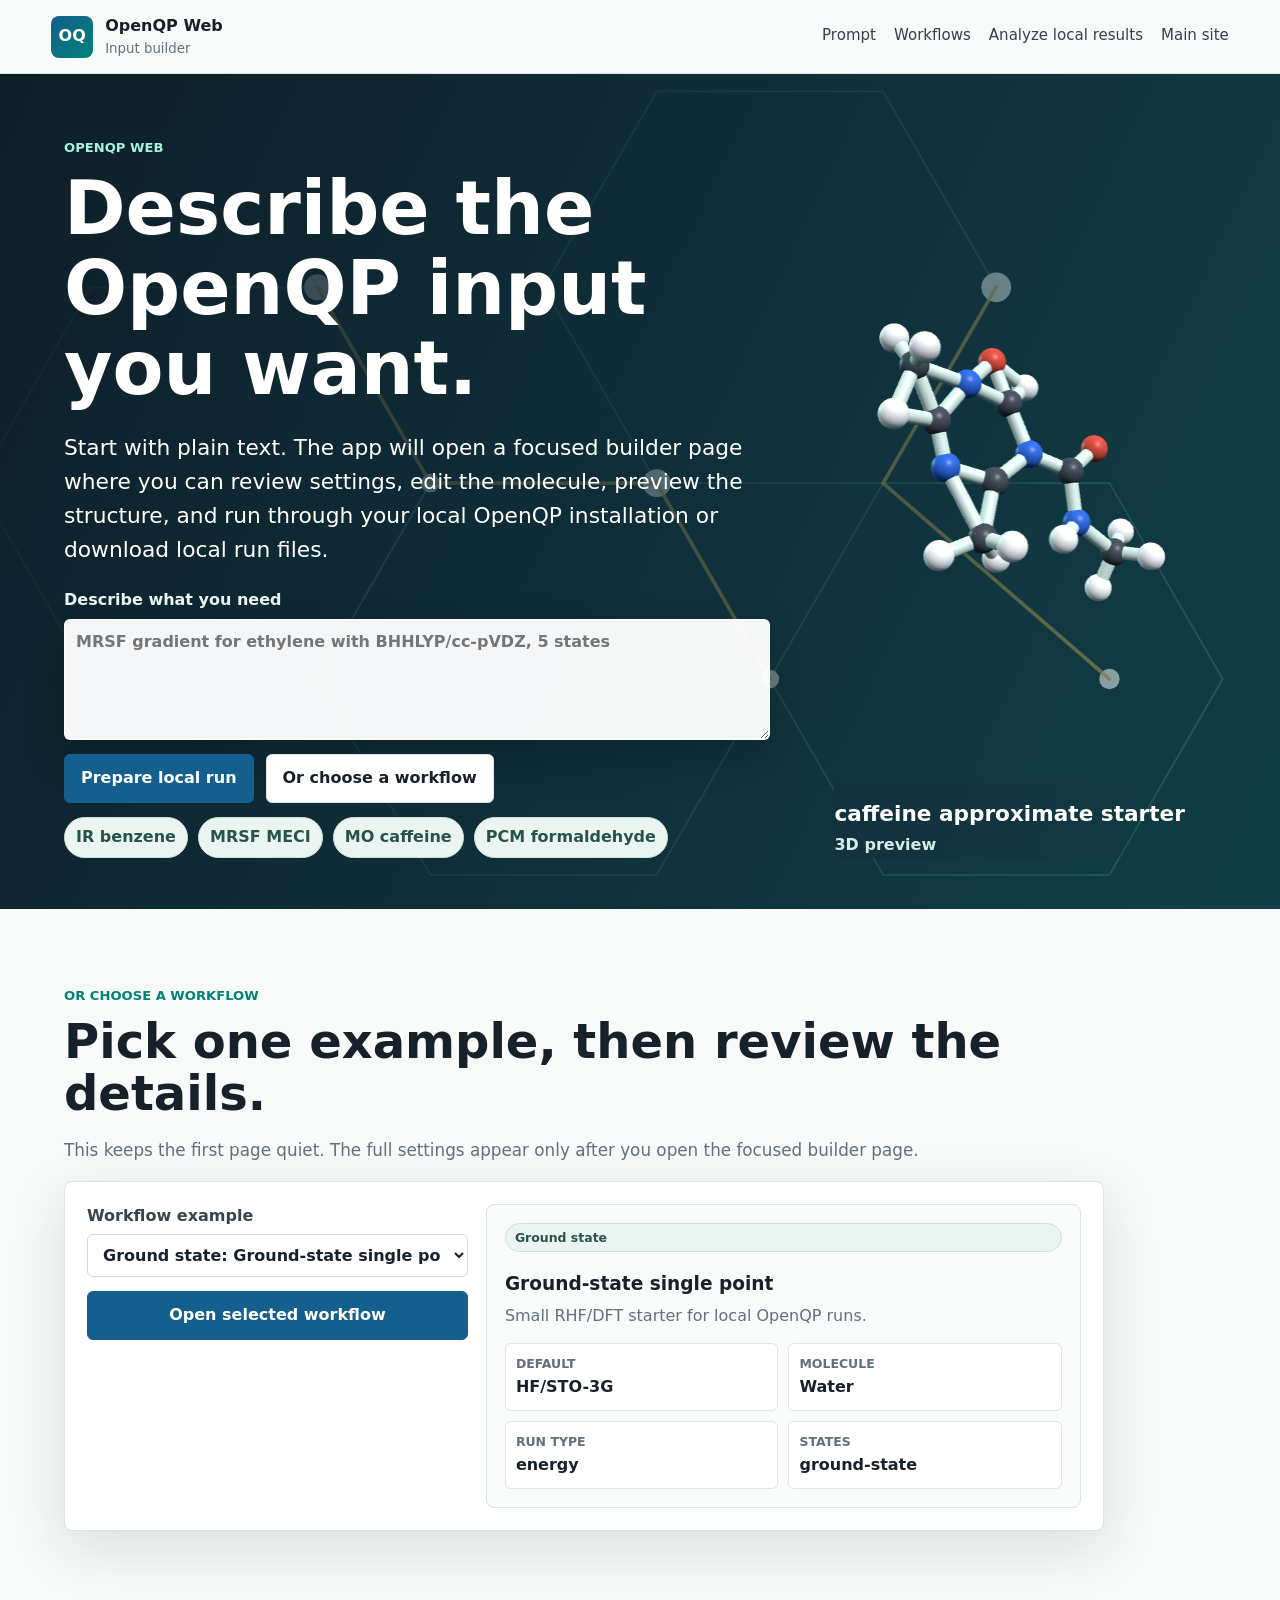
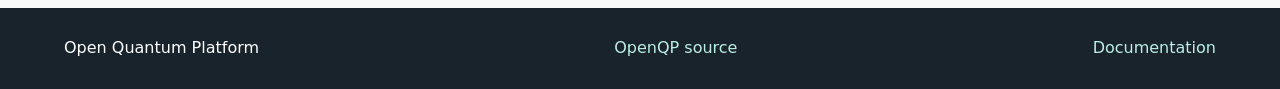
==== index.html @ a776bc4d "Fix local job analysis handoff" ====
<!doctype html>
<html lang="en">
  <head>
    <meta charset="utf-8" />
    <meta name="viewport" content="width=device-width, initial-scale=1" />
    <meta
      name="description"
      content="OpenQP Web prepares local OpenQP input files and run scripts for Windows, macOS, and Linux."
    />
    <title>OpenQP Web</title>
    <link rel="icon" href="/assets/openqp-grid.svg" type="image/svg+xml" />
    <link rel="stylesheet" href="/assets/styles.css?v=20260618-pubchem-cid" />
  </head>
  <body data-page="home">
    <header class="app-header">
      <a class="brand" href="/">
        <span class="brand-mark">OQ</span>
        <span>
          <strong>OpenQP Web</strong>
          <small>Input builder</small>
        </span>
      </a>
      <nav aria-label="App navigation">
        <a href="#prompt">Prompt</a>
        <a href="#workflows">Workflows</a>
        <a href="/analysis.html">Analyze local results</a>
        <a href="https://www.openqp.org/">Main site</a>
      </nav>
    </header>

    <main>
      <section class="hero prompt-hero" id="prompt">
        <div class="hero-copy">
          <p class="eyebrow">OpenQP Web</p>
          <h1>Describe the OpenQP input you want.</h1>
          <p class="lead">
            Start with plain text. The app will open a focused builder page where you can review
            settings, edit the molecule, preview the structure, and run through your local OpenQP
            installation or download local run files.
          </p>
          <form class="hero-prompt-form" id="landingPromptForm">
            <label>
              Describe what you need
              <textarea id="landingPrompt" rows="4" spellcheck="true" placeholder="MRSF gradient for ethylene with BHHLYP/cc-pVDZ, 5 states"></textarea>
            </label>
            <div class="hero-actions">
              <button class="button" type="submit">Prepare local run</button>
              <a class="button secondary" href="#workflows">Or choose a workflow</a>
            </div>
          </form>
          <div class="prompt-examples hero-examples" id="landingPromptExamples" aria-label="Example prompts">
            <button type="button" data-prompt="IR spectrum for benzene with B3LYP/6-31G(d)">IR benzene</button>
            <button type="button" data-prompt="MRSF MECI optimization for ethylene with BHHLYP and cc-pVDZ">MRSF MECI</button>
            <button type="button" data-prompt="Show HOMO and electron density for caffeine">MO caffeine</button>
            <button type="button" data-prompt="PCM solvent single point for formaldehyde with PBE0/def2-SVP">PCM formaldehyde</button>
          </div>
        </div>
        <div class="home-demo" aria-label="Rotating molecule preview">
          <div class="molecule-scene home-demo-scene">
            <canvas id="moleculeCanvas"></canvas>
            <div class="molecule-fallback" id="moleculeFallback" aria-hidden="true"></div>
          </div>
          <div class="home-demo-caption">
            <strong id="moleculeLabel">Caffeine</strong>
            <span>3D preview</span>
          </div>
        </div>
      </section>

      <section id="workflows" class="band">
        <div class="section-title wide-title">
          <p class="eyebrow">Or choose a workflow</p>
          <h2>Pick one example, then review the details.</h2>
          <p>
            This keeps the first page quiet. The full settings appear only after you open the
            focused builder page.
          </p>
        </div>
        <div class="panel workflow-picker">
          <div class="workflow-picker-control">
            <label>
              Workflow example
              <select id="workflowExampleSelect"></select>
            </label>
            <a class="button" id="openWorkflowExample" href="/workflow.html">Open selected workflow</a>
          </div>
          <article class="workflow-detail" id="workflowExampleDetail" aria-live="polite"></article>
        </div>
      </section>
    </main>

    <footer>
      <span>Open Quantum Platform</span>
      <a href="https://github.com/Open-Quantum-Platform/openqp">OpenQP source</a>
      <a href="https://github.com/Open-Quantum-Platform/openqp/wiki">Documentation</a>
    </footer>
    <script type="module" src="/assets/app.js?v=20260621-analysis-job"></script>
  </body>
</html>
---- assets/styles.css ----
:root {
  --ink: #17212b;
  --muted: #607080;
  --paper: #f7faf8;
  --panel: #ffffff;
  --line: #dbe5e3;
  --blue: #155f8e;
  --teal: #008277;
  --green: #557a3e;
  --gold: #b8822f;
  --coral: #b85643;
  --shadow: 0 18px 56px rgba(23, 33, 43, 0.12);
}

* {
  box-sizing: border-box;
}

html {
  scroll-behavior: smooth;
}

body {
  margin: 0;
  color: var(--ink);
  background: var(--paper);
  font-family: Inter, ui-sans-serif, system-ui, -apple-system, BlinkMacSystemFont, "Segoe UI", sans-serif;
  line-height: 1.55;
  overflow-x: hidden;
}

a {
  color: inherit;
  text-decoration: none;
}

button,
input,
select,
textarea {
  font: inherit;
}

.app-header {
  position: sticky;
  top: 0;
  z-index: 10;
  display: flex;
  align-items: center;
  justify-content: space-between;
  gap: 20px;
  padding: 14px clamp(18px, 4vw, 56px);
  background: rgba(247, 250, 248, 0.94);
  border-bottom: 1px solid var(--line);
  backdrop-filter: blur(16px);
}

.brand {
  display: inline-flex;
  align-items: center;
  gap: 12px;
  min-width: max-content;
}

.brand-mark {
  display: grid;
  place-items: center;
  width: 42px;
  height: 42px;
  color: white;
  background: linear-gradient(135deg, var(--blue), var(--teal));
  border-radius: 8px;
  font-weight: 850;
}

.brand strong,
.brand small {
  display: block;
}

.brand small {
  color: var(--muted);
}

nav {
  display: flex;
  flex-wrap: wrap;
  justify-content: flex-end;
  gap: 8px 18px;
  color: #314150;
  font-size: 0.94rem;
}

nav a {
  padding: 8px 0;
  border-bottom: 2px solid transparent;
}

nav a:hover {
  border-color: var(--teal);
}

.hero {
  display: grid;
  grid-template-columns: minmax(0, 1.25fr) minmax(320px, 0.75fr);
  gap: clamp(24px, 5vw, 64px);
  align-items: stretch;
  padding: clamp(64px, 9vw, 120px) clamp(18px, 5vw, 72px) clamp(40px, 6vw, 72px);
  color: white;
  background:
    linear-gradient(115deg, rgba(14, 29, 39, 0.9), rgba(14, 45, 55, 0.72), rgba(17, 86, 85, 0.38)),
    url("/assets/openqp-grid.svg") center / cover;
}

.simple-hero {
  grid-template-columns: 1fr;
  min-height: 520px;
}

.prompt-hero {
  grid-template-columns: minmax(0, 1fr) minmax(300px, 0.54fr);
  min-height: calc(100vh - 72px);
  padding-top: clamp(34px, 5vw, 72px);
  padding-bottom: clamp(30px, 4vw, 52px);
  align-items: center;
}

.hero-copy {
  position: relative;
  z-index: 2;
  max-width: 860px;
  align-self: end;
}

.prompt-hero .hero-copy {
  align-self: center;
}

.prompt-hero h1 {
  font-size: clamp(2.45rem, 5.8vw, 4.9rem);
}

.molecule-scene {
  position: relative;
  width: 100%;
  height: clamp(420px, 48vw, 660px);
  min-height: clamp(420px, 48vw, 660px);
  margin: -18px 0;
  overflow: hidden;
  isolation: isolate;
}

.molecule-scene canvas {
  display: block;
  width: 100%;
  height: 100%;
}

.molecule-scene canvas.is-hidden {
  visibility: hidden;
}

.molecule-fallback {
  position: absolute;
  inset: 0;
  display: none;
}

.molecule-fallback.is-visible {
  display: block;
}

.fallback-bond,
.fallback-atom {
  position: absolute;
  pointer-events: none;
}

.fallback-bond {
  height: 7px;
  background: #d7ece8;
  border-radius: 999px;
  box-shadow: 0 8px 24px rgba(0, 0, 0, 0.2);
  transform-origin: center;
}

.fallback-atom {
  display: grid;
  place-items: center;
  width: var(--size);
  height: var(--size);
  color: #18232c;
  background: var(--color);
  border: 2px solid rgba(255, 255, 255, 0.72);
  border-radius: 50%;
  box-shadow: 0 16px 36px rgba(0, 0, 0, 0.28);
  font-size: 0.78rem;
  font-weight: 850;
  transform: translate(-50%, -50%);
}

.molecule-overlay {
  position: absolute;
  left: 0;
  bottom: 0;
  display: grid;
  gap: 4px;
  max-width: 280px;
  padding: 14px 0 0;
  background: linear-gradient(90deg, rgba(18, 49, 61, 0.88), rgba(18, 49, 61, 0));
}

.molecule-overlay strong {
  font-size: 1.6rem;
}

.molecule-overlay span {
  color: #d4ebe7;
}

.viewer-mode {
  display: grid;
  gap: 6px;
  width: min(230px, 62vw);
  margin-top: 12px;
  color: #d4ebe7;
  font-size: 0.86rem;
  font-weight: 750;
}

.viewer-mode select {
  min-height: 36px;
  color: var(--ink);
  background: rgba(255, 255, 255, 0.94);
}

.eyebrow {
  margin: 0 0 10px;
  color: var(--teal);
  font-size: 0.82rem;
  font-weight: 850;
  letter-spacing: 0;
  text-transform: uppercase;
}

.hero .eyebrow {
  color: #a7f2df;
}

h1,
h2,
h3 {
  margin: 0;
  line-height: 1.08;
}

h1 {
  max-width: 820px;
  font-size: clamp(2.7rem, 7vw, 6.5rem);
  font-weight: 850;
}

h2 {
  font-size: clamp(1.8rem, 4vw, 3rem);
}

h3 {
  font-size: 1.16rem;
}

.lead {
  max-width: 760px;
  margin: 22px 0 0;
  font-size: clamp(1.05rem, 2vw, 1.36rem);
}

.hero-actions,
.download-row {
  display: flex;
  flex-wrap: wrap;
  gap: 12px;
  margin-top: 26px;
}

.hero-prompt-form {
  display: grid;
  gap: 14px;
  max-width: 760px;
  margin-top: 22px;
}

.hero-prompt-form label {
  color: #eaf8f5;
}

.hero-prompt-form textarea {
  min-height: 108px;
  color: var(--ink);
  background: rgba(255, 255, 255, 0.96);
  border-color: rgba(255, 255, 255, 0.7);
  box-shadow: 0 18px 42px rgba(0, 0, 0, 0.18);
}

.hero-prompt-form .hero-actions {
  margin-top: 0;
}

.home-demo {
  position: relative;
  z-index: 1;
  align-self: stretch;
  min-height: clamp(360px, 44vw, 560px);
}

.home-demo-scene {
  height: clamp(360px, 44vw, 560px);
  min-height: 0;
  margin: 0;
}

.home-demo-caption {
  position: absolute;
  left: 0;
  bottom: 0;
  display: grid;
  gap: 3px;
  padding: 14px 0 0;
  background: linear-gradient(90deg, rgba(18, 49, 61, 0.9), rgba(18, 49, 61, 0));
}

.home-demo-caption strong {
  font-size: 1.35rem;
}

.home-demo-caption span {
  color: #d4ebe7;
  font-weight: 720;
}

.button {
  display: inline-flex;
  align-items: center;
  justify-content: center;
  min-height: 44px;
  padding: 11px 16px;
  color: white;
  background: var(--blue);
  border: 1px solid var(--blue);
  border-radius: 6px;
  font-weight: 780;
  cursor: pointer;
}

.button:hover {
  background: #104a71;
}

.button.secondary {
  color: var(--ink);
  background: white;
  border-color: var(--line);
}

.panel,
.cards article,
.lock-panel {
  background: var(--panel);
  border: 1px solid var(--line);
  border-radius: 8px;
  box-shadow: var(--shadow);
}

.status-strip {
  padding: 0 clamp(18px, 5vw, 72px);
  background: linear-gradient(180deg, #12313d 0, #12313d 50%, var(--paper) 50%, var(--paper) 100%);
}

.status-panel {
  display: grid;
  grid-template-columns: repeat(4, minmax(0, 1fr));
  max-width: 1180px;
  margin: 0 auto;
  color: var(--ink);
  background: var(--panel);
  border: 1px solid var(--line);
  border-radius: 8px;
  box-shadow: var(--shadow);
}

.status-row {
  display: grid;
  gap: 18px;
  padding: 16px 18px;
  border-right: 1px solid var(--line);
}

.status-row:last-child {
  border-right: 0;
}

.status-row span {
  color: var(--muted);
}

.notice {
  margin: 22px clamp(18px, 5vw, 72px) 0;
  padding: 16px 18px;
  background: #fff7e8;
  border: 1px solid #ead19f;
  border-left: 5px solid var(--gold);
  border-radius: 8px;
}

.builder {
  display: grid;
  grid-template-columns: minmax(240px, 0.75fr) minmax(280px, 0.85fr) minmax(360px, 1.4fr);
  gap: 18px;
  padding: clamp(36px, 6vw, 72px) clamp(18px, 5vw, 72px);
  align-items: start;
}

.workflow-hero {
  display: grid;
  grid-template-columns: minmax(0, 1fr) minmax(280px, 0.42fr);
  gap: 24px;
  align-items: end;
  padding: clamp(34px, 5vw, 64px) clamp(18px, 5vw, 72px) clamp(22px, 3vw, 34px);
  color: white;
  background:
    linear-gradient(115deg, rgba(14, 29, 39, 0.92), rgba(18, 68, 72, 0.74)),
    url("/assets/openqp-grid.svg") center / cover;
}

.workflow-hero h1 {
  max-width: 960px;
  font-size: clamp(2.2rem, 4.4vw, 4.4rem);
}

.workflow-switcher {
  align-content: end;
  padding: 18px;
  background: rgba(255, 255, 255, 0.12);
  border: 1px solid rgba(255, 255, 255, 0.28);
  border-radius: 8px;
  backdrop-filter: blur(12px);
}

.workflow-switcher label {
  color: #eaf8f5;
}

.workflow-layout,
.analysis-layout {
  display: grid;
  gap: 18px;
  padding: clamp(36px, 6vw, 72px) clamp(18px, 5vw, 72px);
  align-items: start;
}

.workflow-layout {
  grid-template-columns: minmax(280px, 0.78fr) minmax(360px, 1fr) minmax(380px, 1fr);
}

.analysis-layout {
  grid-template-columns: minmax(420px, 1.05fr) minmax(320px, 0.75fr);
}

.prompt-section {
  padding: clamp(28px, 5vw, 54px) clamp(18px, 5vw, 72px) 0;
}

.workflow-prompt {
  padding-top: 18px;
}

.panel {
  padding: 22px;
}

.section-title {
  margin-bottom: 18px;
}

.workflow-list {
  display: grid;
  gap: 10px;
}

.workflow-card {
  width: 100%;
  padding: 14px;
  color: var(--ink);
  background: #f8fbfa;
  border: 1px solid var(--line);
  border-radius: 8px;
  text-align: left;
  cursor: pointer;
}

.workflow-card[aria-pressed="true"] {
  background: #e8f5f2;
  border-color: var(--teal);
}

.workflow-card strong {
  display: block;
}

.workflow-card span {
  display: block;
  margin-top: 4px;
  color: var(--muted);
  font-size: 0.92rem;
}

form {
  display: grid;
  gap: 14px;
}

.prompt-chat {
  max-width: 1180px;
  margin: 0 auto;
}

.compact-chat {
  box-shadow: none;
}

.landing-prompt {
  max-width: 820px;
}

.chat-layout {
  display: grid;
  grid-template-columns: minmax(0, 1fr) minmax(280px, 0.7fr);
  gap: 18px;
  align-items: stretch;
}

.chat-log {
  display: grid;
  align-content: start;
  gap: 10px;
  min-height: 220px;
  max-height: 360px;
  overflow: auto;
  padding: 12px;
  background: #f8fbfa;
  border: 1px solid var(--line);
  border-radius: 8px;
}

.chat-message {
  display: grid;
  gap: 4px;
  max-width: 86%;
  padding: 11px 13px;
  background: white;
  border: 1px solid var(--line);
  border-radius: 8px;
}

.chat-message p {
  margin: 0;
  color: var(--muted);
}

.chat-message.user {
  justify-self: end;
  color: white;
  background: var(--blue);
  border-color: var(--blue);
}

.chat-message.user p {
  color: white;
}

.chat-compose {
  display: grid;
  gap: 10px;
  align-content: start;
}

.prompt-examples {
  display: flex;
  flex-wrap: wrap;
  gap: 10px;
  margin-top: 14px;
}

.hero-examples {
  max-width: 760px;
}

.prompt-examples button {
  min-height: 36px;
  padding: 7px 11px;
  color: #28524a;
  background: #eaf5f1;
  border: 1px solid #cfe1da;
  border-radius: 999px;
  font-weight: 780;
  cursor: pointer;
}

label {
  display: grid;
  gap: 6px;
  color: #344452;
  font-weight: 750;
}

input,
select,
textarea {
  width: 100%;
  min-height: 42px;
  padding: 10px 11px;
  color: var(--ink);
  background: white;
  border: 1px solid #cfdad8;
  border-radius: 6px;
}

textarea {
  resize: vertical;
}

.database-search {
  display: grid;
  grid-template-columns: minmax(0, 1fr) auto;
  gap: 10px;
  align-items: end;
}

.database-search span {
  grid-column: 1 / -1;
  color: var(--muted);
  font-size: 0.9rem;
}

.database-search span a {
  color: var(--blue);
  font-weight: 780;
  text-decoration: underline;
  text-underline-offset: 3px;
}

.database-search span[data-state="error"] {
  color: #9f2f22;
}

.database-search span[data-state="ok"] {
  color: #28524a;
}

#xyzInput {
  min-height: 178px;
  font-family: "SFMono-Regular", Consolas, "Liberation Mono", monospace;
  font-size: 0.88rem;
  line-height: 1.45;
}

.xyz-tools {
  display: flex;
  flex-wrap: wrap;
  align-items: center;
  gap: 10px;
  color: var(--muted);
  font-size: 0.9rem;
}

.file-button {
  display: inline-flex;
  align-items: center;
  justify-content: center;
  min-height: 38px;
  padding: 8px 12px;
  color: var(--ink);
  background: white;
  border: 1px solid var(--line);
  border-radius: 6px;
  font-weight: 780;
  cursor: pointer;
}

.file-button input {
  position: absolute;
  width: 1px;
  height: 1px;
  opacity: 0;
  pointer-events: none;
}

.button.compact {
  min-height: 38px;
  padding: 8px 12px;
}

#xyzStatus[data-state="error"] {
  color: #9f2f22;
}

#xyzStatus[data-state="ok"] {
  color: #28524a;
}

.two-col {
  display: grid;
  grid-template-columns: repeat(2, minmax(0, 1fr));
  gap: 12px;
}

.three-col {
  display: grid;
  grid-template-columns: repeat(3, minmax(0, 1fr));
  gap: 12px;
}

.preview textarea {
  min-height: 500px;
  font-family: "SFMono-Regular", Consolas, "Liberation Mono", monospace;
  font-size: 0.9rem;
  line-height: 1.45;
}

.local-run-panel {
  display: grid;
  gap: 14px;
  margin-top: 20px;
  padding: 16px;
  background: #f3f8f5;
  border: 1px solid var(--line);
  border-left: 5px solid var(--green);
  border-radius: 8px;
}

.file-preview-title {
  margin-top: 20px;
}

.local-run-panel pre {
  min-height: 84px;
  margin: 0;
  overflow: auto;
  padding: 12px;
  color: #d7ece8;
  background: #17212b;
  border-radius: 6px;
  font-family: "SFMono-Regular", Consolas, "Liberation Mono", monospace;
  font-size: 0.82rem;
  line-height: 1.45;
  white-space: pre-wrap;
}

.local-runner-panel {
  display: grid;
  gap: 12px;
  padding-bottom: 14px;
  border-bottom: 1px solid var(--line);
}

.setup-strip {
  display: flex;
  align-items: center;
  justify-content: space-between;
  gap: 14px;
  padding: 12px;
  background: white;
  border: 1px solid var(--line);
  border-radius: 8px;
}

.setup-strip div {
  display: grid;
  gap: 2px;
}

.setup-strip strong {
  font-size: 0.98rem;
}

.setup-strip span {
  color: var(--muted);
  font-size: 0.9rem;
}

.local-runner-panel label {
  max-width: 360px;
}

.runner-log {
  max-height: 260px;
  min-height: 112px;
}

.microcopy[data-state="error"],
#localRunStatus[data-state="error"],
#localRunnerStatus[data-state="error"] {
  color: #9f2f22;
}

.microcopy[data-state="ok"],
#localRunStatus[data-state="ok"],
#localRunnerStatus[data-state="ok"] {
  color: #28524a;
}

#localRunnerStatus[data-state="running"] {
  color: #3866a3;
}

.setup-dialog {
  width: min(920px, calc(100vw - 28px));
  max-width: none;
  padding: 0;
  color: var(--ink);
  background: white;
  border: 0;
  border-radius: 8px;
  box-shadow: 0 24px 80px rgba(23, 33, 43, 0.24);
}

.setup-dialog::backdrop {
  background: rgba(15, 25, 35, 0.48);
}

.setup-dialog-inner {
  display: grid;
  gap: 18px;
  max-height: min(84vh, 820px);
  overflow: auto;
  padding: clamp(18px, 3vw, 28px);
}

.setup-dialog-head {
  display: flex;
  align-items: flex-start;
  justify-content: space-between;
  gap: 16px;
  padding-bottom: 16px;
  border-bottom: 1px solid var(--line);
}

.setup-dialog-head h2 {
  font-size: clamp(1.6rem, 3vw, 2.3rem);
}

.icon-button {
  min-height: 38px;
  padding: 8px 12px;
  color: var(--ink);
  background: #f7faf8;
  border: 1px solid var(--line);
  border-radius: 6px;
  font-weight: 780;
  cursor: pointer;
}

.setup-intro,
.setup-steps p {
  margin: 0;
  color: var(--muted);
}

.setup-status {
  padding: 12px 14px;
  color: #28524a;
  background: #eef7f3;
  border: 1px solid #cfe4dc;
  border-left: 5px solid var(--teal);
  border-radius: 8px;
  font-weight: 720;
}

.setup-status[data-state="error"] {
  color: #8f2c20;
  background: #fff3ef;
  border-color: #f1cabe;
  border-left-color: var(--coral);
}

.setup-status[data-state="running"] {
  color: #315f97;
  background: #f0f6ff;
  border-color: #c9daf3;
  border-left-color: var(--blue);
}

.setup-steps {
  display: grid;
  gap: 14px;
  margin: 0;
  padding: 0;
  list-style: none;
  counter-reset: setup-step;
}

.setup-steps li {
  position: relative;
  display: grid;
  gap: 9px;
  min-height: 78px;
  padding: 15px 15px 15px 62px;
  background: #fbfdfc;
  border: 1px solid var(--line);
  border-radius: 8px;
  counter-increment: setup-step;
}

.setup-steps li::before {
  position: absolute;
  top: 15px;
  left: 15px;
  display: grid;
  place-items: center;
  width: 32px;
  height: 32px;
  color: white;
  background: var(--teal);
  border-radius: 50%;
  content: counter(setup-step);
  font-weight: 850;
}

.setup-steps pre {
  min-height: auto;
  margin: 0;
  padding: 10px 12px;
  color: #d7ece8;
  background: #17212b;
  border-radius: 6px;
  overflow: auto;
  font-family: "SFMono-Regular", Consolas, "Liberation Mono", monospace;
  font-size: 0.84rem;
  line-height: 1.45;
  white-space: pre-wrap;
}

.setup-steps code {
  padding: 2px 5px;
  color: #22313d;
  background: #edf4f2;
  border-radius: 4px;
  font-family: "SFMono-Regular", Consolas, "Liberation Mono", monospace;
}

.result-preview {
  display: grid;
  gap: 10px;
  margin-top: 20px;
  padding: 16px;
  background: #f8fbfa;
  border: 1px solid var(--line);
  border-radius: 8px;
}

.result-preview ul {
  margin: 0;
  padding-left: 20px;
  color: var(--muted);
}

.result-preview pre {
  min-height: 120px;
  margin: 0;
  overflow: auto;
  padding: 12px;
  color: #d7ece8;
  background: #17212b;
  border-radius: 6px;
  font-family: "SFMono-Regular", Consolas, "Liberation Mono", monospace;
  font-size: 0.82rem;
  line-height: 1.45;
}

.result-preview span {
  color: var(--muted);
  font-size: 0.9rem;
}

.small-title {
  margin-bottom: 10px;
}

.small-title h3 {
  font-size: 1.05rem;
}

.button:disabled {
  opacity: 0.52;
  cursor: not-allowed;
}

.band,
.execution {
  padding: clamp(42px, 6vw, 80px) clamp(18px, 5vw, 72px);
}

.wide-title {
  max-width: 940px;
}

.wide-title p:not(.eyebrow) {
  color: var(--muted);
  font-size: 1.05rem;
}

.band.alt {
  background: #eaf3ef;
}

.cards {
  display: grid;
  grid-template-columns: repeat(3, minmax(0, 1fr));
  gap: 18px;
}

.workflow-picker {
  display: grid;
  grid-template-columns: minmax(280px, 0.64fr) minmax(320px, 1fr);
  gap: 18px;
  max-width: 1040px;
}

.workflow-picker-control {
  display: grid;
  gap: 14px;
  align-content: start;
}

.workflow-detail {
  display: grid;
  gap: 10px;
  min-height: 220px;
  padding: 18px;
  background: #f8fbfa;
  border: 1px solid var(--line);
  border-radius: 8px;
}

.workflow-detail p {
  margin: 0;
  color: var(--muted);
}

.workflow-detail dl {
  display: grid;
  grid-template-columns: repeat(2, minmax(0, 1fr));
  gap: 10px;
  margin: 4px 0 0;
}

.workflow-detail dl div {
  display: grid;
  gap: 2px;
  padding: 10px;
  background: white;
  border: 1px solid var(--line);
  border-radius: 6px;
}

.workflow-detail dt {
  color: var(--muted);
  font-size: 0.78rem;
  font-weight: 780;
  text-transform: uppercase;
}

.workflow-detail dd {
  margin: 0;
  overflow-wrap: anywhere;
  font-weight: 760;
}

.cards article,
.tutorial-card {
  padding: 22px;
}

.tutorial-card {
  display: grid;
  gap: 12px;
  align-content: start;
  min-height: 230px;
  color: var(--ink);
  background: var(--panel);
  border: 1px solid var(--line);
  border-radius: 8px;
  box-shadow: var(--shadow);
  text-align: left;
  cursor: pointer;
}

.tutorial-card:hover,
.tutorial-card:focus-visible {
  border-color: var(--teal);
  transform: translateY(-2px);
}

.tutorial-card p {
  margin: 0;
}

.card-action {
  align-self: end;
  color: var(--blue);
  font-weight: 780;
}

.cards p,
.execution p {
  color: var(--muted);
}

.tool-cards article {
  display: flex;
  min-height: 250px;
  flex-direction: column;
  align-items: flex-start;
}

.tool-cards p {
  flex: 1;
}

.embedded-scene {
  height: clamp(360px, 44vw, 540px);
  min-height: 360px;
  margin: 0;
  background:
    radial-gradient(circle at 40% 32%, rgba(255, 255, 255, 0.12), transparent 36%),
    linear-gradient(140deg, #122631, #174b50);
  border: 1px solid rgba(255, 255, 255, 0.08);
  border-radius: 8px;
}

.large-scene {
  height: min(68vh, 640px);
  min-height: min(68vh, 640px);
}

.viewer-panel {
  display: grid;
  gap: 16px;
}

.viewer-controls,
.viewer-import {
  display: grid;
  gap: 14px;
}

.viewer-import {
  padding-top: 16px;
  border-top: 1px solid var(--line);
}

.segmented {
  display: grid;
  grid-template-columns: repeat(3, minmax(0, 1fr));
  gap: 6px;
  padding: 4px;
  background: #edf4f2;
  border: 1px solid var(--line);
  border-radius: 8px;
}

.style-choice,
.surface-choice {
  min-height: 38px;
  padding: 7px 10px;
  color: #314150;
  background: transparent;
  border: 1px solid transparent;
  border-radius: 6px;
  font-weight: 780;
  cursor: pointer;
}

.style-choice.active,
.surface-choice.active {
  color: var(--ink);
  background: white;
  border-color: var(--line);
  box-shadow: 0 4px 12px rgba(23, 33, 43, 0.08);
}

.inline-toggles {
  display: grid;
  grid-template-columns: repeat(4, minmax(0, 1fr));
  gap: 8px;
}

.inline-toggles label {
  display: flex;
  align-items: center;
  justify-content: space-between;
  gap: 8px;
  min-height: 40px;
  padding: 8px 10px;
  background: #f8fbfa;
  border: 1px solid var(--line);
  border-radius: 6px;
  font-size: 0.88rem;
}

.inline-toggles input {
  width: auto;
  min-height: 0;
}

.tight-row {
  margin-top: 0;
}

.wide-file {
  width: 100%;
}

.microcopy {
  margin: 0;
  color: var(--muted);
  font-size: 0.9rem;
}

.microcopy[data-state="error"],
#viewerDataStatus[data-state="error"] {
  color: #9f2f22;
}

.microcopy[data-state="ok"],
#viewerDataStatus[data-state="ok"] {
  color: #28524a;
}

.subtle-link {
  color: var(--blue);
  font-weight: 780;
  text-decoration: underline;
  text-underline-offset: 3px;
}

.slim-lock {
  align-self: stretch;
  box-shadow: none;
}

.tag {
  display: inline-flex;
  margin-bottom: 12px;
  padding: 4px 9px;
  color: #28524a;
  background: #eaf5f1;
  border: 1px solid #cfe1da;
  border-radius: 999px;
  font-size: 0.78rem;
  font-weight: 780;
}

.execution {
  display: grid;
  grid-template-columns: minmax(0, 1fr) minmax(280px, 0.6fr);
  gap: 24px;
  align-items: center;
  background: #eaf3ef;
  border-top: 1px solid var(--line);
  border-bottom: 1px solid var(--line);
}

.lock-panel {
  display: grid;
  gap: 8px;
  padding: 22px;
  border-top: 5px solid var(--coral);
}

.lock-panel span {
  color: var(--muted);
}

footer {
  display: flex;
  flex-wrap: wrap;
  justify-content: space-between;
  gap: 16px;
  padding: 28px clamp(18px, 5vw, 72px);
  color: white;
  background: #18232c;
}

footer a {
  color: #bdeee5;
}

@media (max-width: 1080px) {
  .hero,
  .chat-layout,
  .builder,
  .workflow-hero,
  .workflow-layout,
  .analysis-layout,
  .execution {
    grid-template-columns: 1fr;
  }

  .molecule-scene {
    height: 420px;
    min-height: 420px;
    margin: 0;
  }

  .status-panel {
    grid-template-columns: repeat(2, minmax(0, 1fr));
  }

  .status-row:nth-child(2) {
    border-right: 0;
  }

  .status-row:nth-child(-n + 2) {
    border-bottom: 1px solid var(--line);
  }

  .preview textarea {
    min-height: 380px;
  }

}

@media (max-width: 760px) {
  .app-header {
    position: static;
    align-items: flex-start;
    flex-direction: column;
  }

  nav {
    justify-content: flex-start;
  }

  .prompt-hero {
    min-height: auto;
    padding-top: 34px;
    padding-bottom: 34px;
  }

  .prompt-hero h1 {
    font-size: 2.08rem;
  }

  .prompt-hero .lead {
    margin-top: 14px;
    font-size: 1rem;
  }

  .hero-prompt-form {
    margin-top: 18px;
  }

  .hero-prompt-form textarea {
    min-height: 96px;
  }

  .home-demo {
    min-height: 0;
  }

  .home-demo-scene {
    height: 280px;
    min-height: 0;
  }

  .molecule-scene {
    height: 280px;
    min-height: 280px;
  }

  .cards,
  .database-search,
  .two-col,
  .three-col,
  .workflow-picker,
  .workflow-detail dl,
  .inline-toggles,
  .status-panel {
    grid-template-columns: 1fr;
  }

  .status-row,
  .status-row:nth-child(2) {
    border-right: 0;
  }

  .status-row:nth-child(-n + 3) {
    border-bottom: 1px solid var(--line);
  }

  .setup-strip,
  .setup-dialog-head {
    align-items: stretch;
    flex-direction: column;
  }

  .setup-steps li {
    padding: 58px 13px 13px;
  }

  .setup-steps li::before {
    top: 13px;
    left: 13px;
  }
}
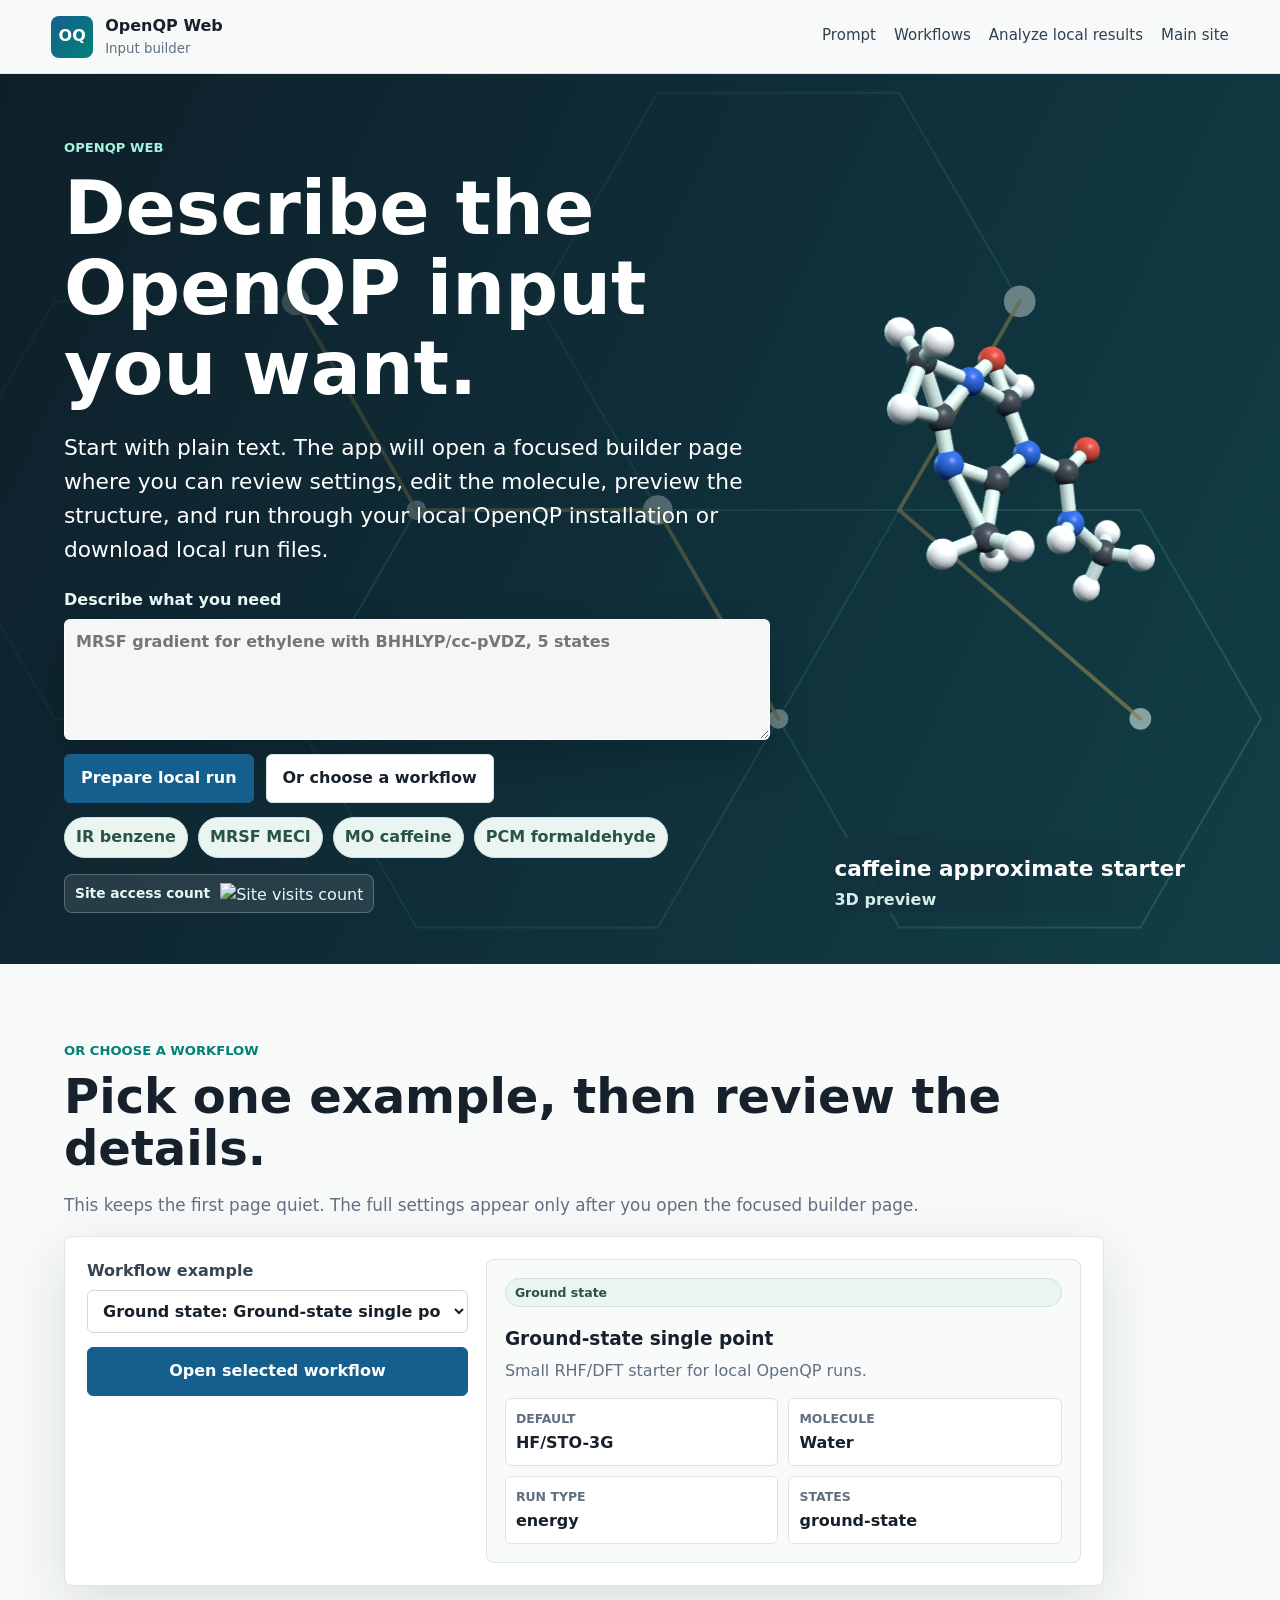
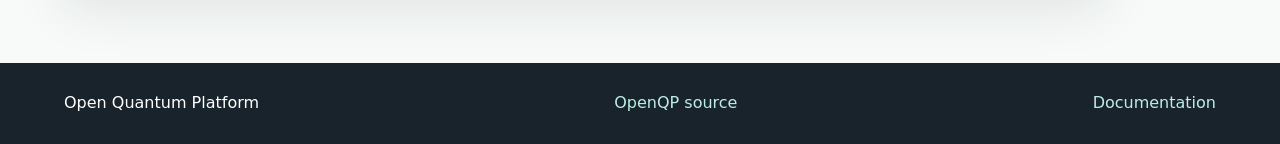
==== commit fc2925d4: "Add home page access counter" ====
--- a/index.html
+++ b/index.html
@@ -9,7 +9,7 @@
     />
     <title>OpenQP Web</title>
     <link rel="icon" href="/assets/openqp-grid.svg" type="image/svg+xml" />
-    <link rel="stylesheet" href="/assets/styles.css?v=20260618-pubchem-cid" />
+    <link rel="stylesheet" href="/assets/styles.css?v=20260621-site-count" />
   </head>
   <body data-page="home">
     <header class="app-header">
@@ -54,6 +54,15 @@
             <button type="button" data-prompt="Show HOMO and electron density for caffeine">MO caffeine</button>
             <button type="button" data-prompt="PCM solvent single point for formaldehyde with PBE0/def2-SVP">PCM formaldehyde</button>
           </div>
+          <a class="site-counter" href="https://hits.sh/app.openqp.org/" target="_blank" rel="noreferrer" aria-label="Site access count">
+            <span>Site access count</span>
+            <img
+              src="https://hits.sh/app.openqp.org.svg?label=visits&color=008277&labelColor=17212b"
+              alt="Site visits count"
+              loading="lazy"
+              referrerpolicy="no-referrer"
+            />
+          </a>
         </div>
         <div class="home-demo" aria-label="Rotating molecule preview">
           <div class="molecule-scene home-demo-scene">
--- a/assets/styles.css
+++ b/assets/styles.css
@@ -594,6 +594,30 @@
   max-width: 760px;
 }
 
+.site-counter {
+  display: inline-flex;
+  align-items: center;
+  gap: 10px;
+  width: fit-content;
+  margin-top: 16px;
+  padding: 8px 10px;
+  color: #eaf8f5;
+  background: rgba(255, 255, 255, 0.1);
+  border: 1px solid rgba(255, 255, 255, 0.24);
+  border-radius: 8px;
+  backdrop-filter: blur(10px);
+}
+
+.site-counter span {
+  font-size: 0.86rem;
+  font-weight: 760;
+}
+
+.site-counter img {
+  display: block;
+  height: 20px;
+}
+
 .prompt-examples button {
   min-height: 36px;
   padding: 7px 11px;
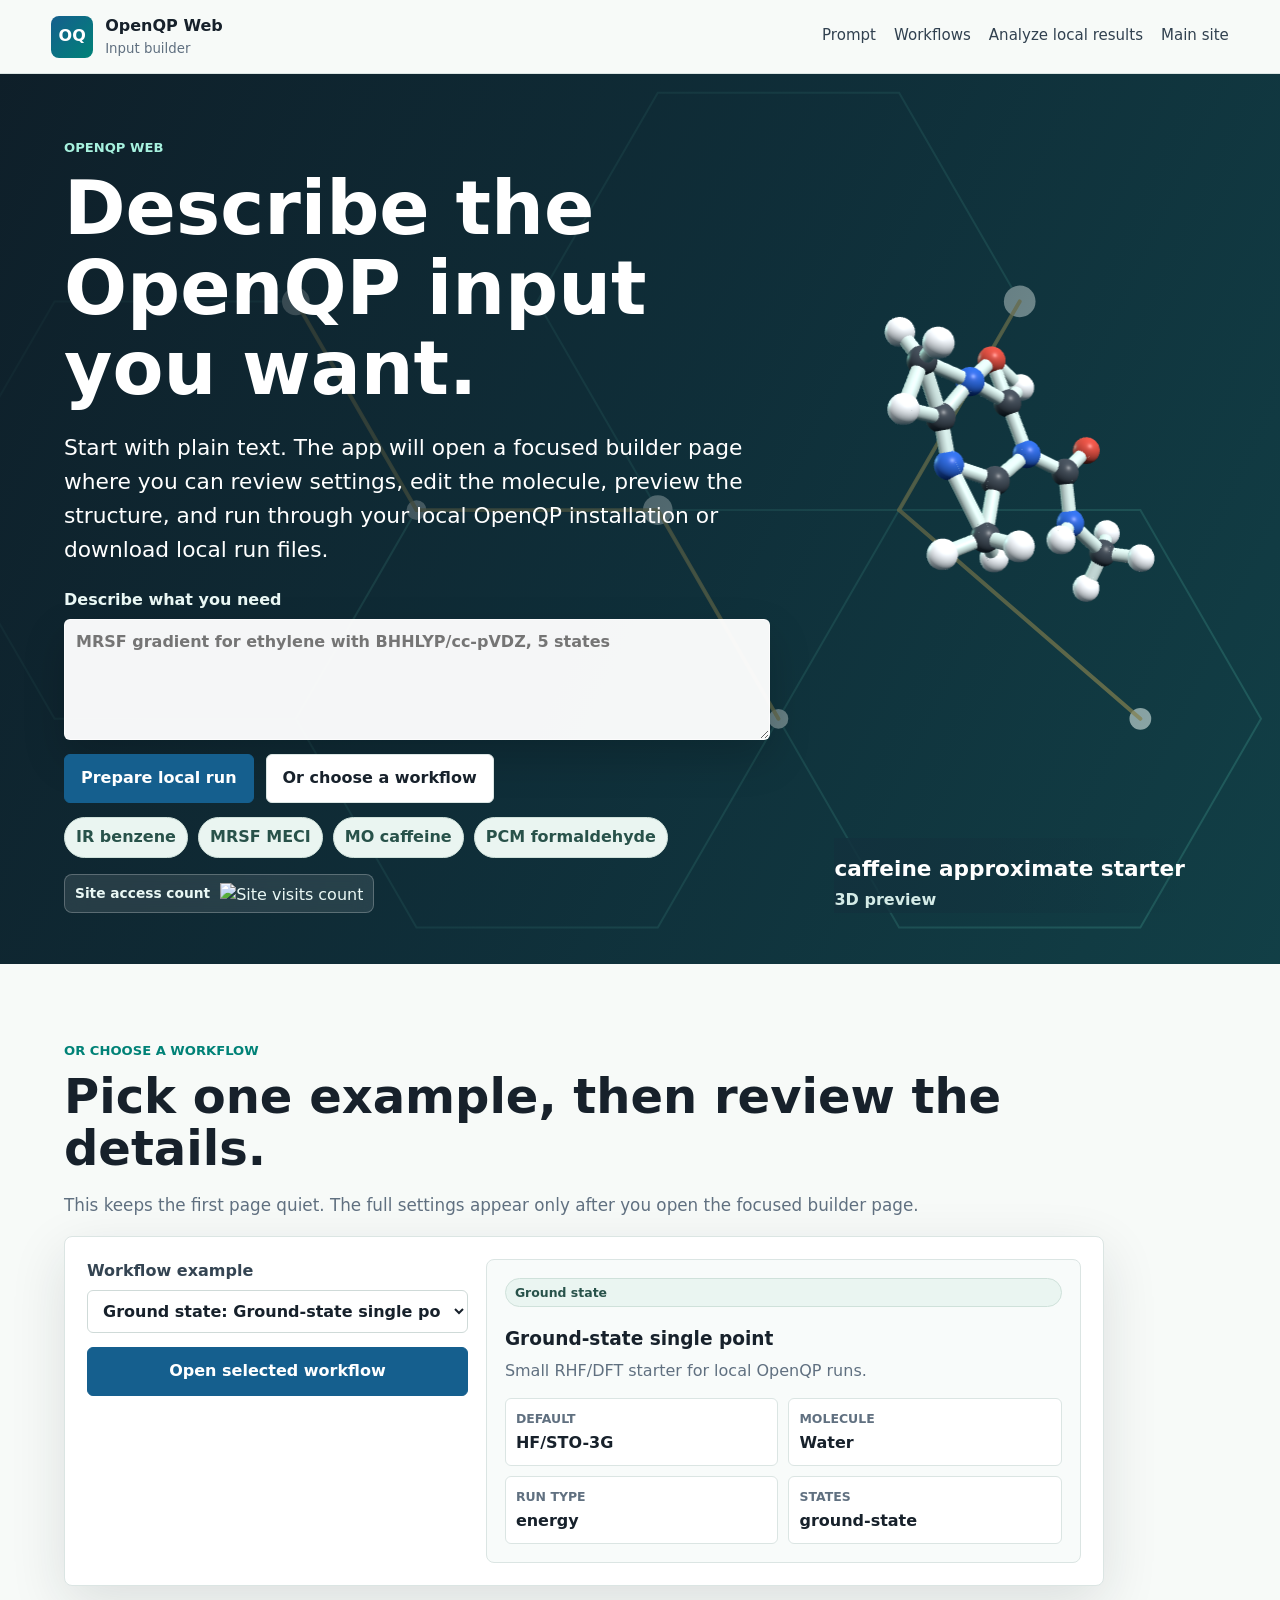
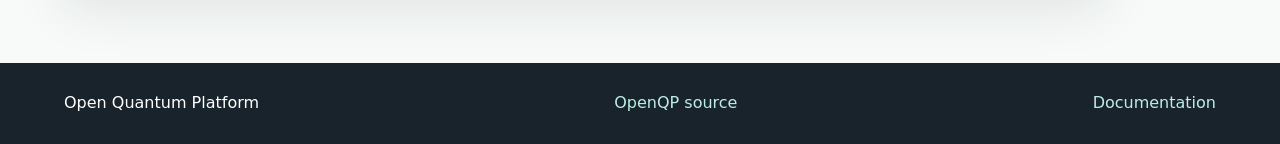
==== commit 1c9d11d1: "Add analysis result viewers" ====
--- a/index.html
+++ b/index.html
@@ -9,7 +9,7 @@
     />
     <title>OpenQP Web</title>
     <link rel="icon" href="/assets/openqp-grid.svg" type="image/svg+xml" />
-    <link rel="stylesheet" href="/assets/styles.css?v=20260621-site-count" />
+    <link rel="stylesheet" href="/assets/styles.css?v=20260621-analysis-viewers" />
   </head>
   <body data-page="home">
     <header class="app-header">
@@ -103,6 +103,6 @@
       <a href="https://github.com/Open-Quantum-Platform/openqp">OpenQP source</a>
       <a href="https://github.com/Open-Quantum-Platform/openqp/wiki">Documentation</a>
     </footer>
-    <script type="module" src="/assets/app.js?v=20260621-analysis-job"></script>
+    <script type="module" src="/assets/app.js?v=20260621-analysis-viewers"></script>
   </body>
 </html>
--- a/assets/styles.css
+++ b/assets/styles.css
@@ -1244,6 +1244,135 @@
   width: 100%;
 }
 
+.analysis-results {
+  padding: 0 clamp(18px, 5vw, 72px) clamp(40px, 7vw, 76px);
+}
+
+.analysis-card-grid {
+  display: grid;
+  grid-template-columns: repeat(2, minmax(0, 1fr));
+  gap: 18px;
+}
+
+.analysis-card {
+  display: grid;
+  gap: 12px;
+  align-content: start;
+  box-shadow: none;
+}
+
+.analysis-card h3 {
+  font-size: 1.3rem;
+}
+
+.wide-card {
+  grid-column: 1 / -1;
+}
+
+.analysis-viewer {
+  display: grid;
+  gap: 12px;
+}
+
+.viewer-empty {
+  margin: 0;
+  color: var(--muted);
+}
+
+.analysis-metric-grid {
+  display: grid;
+  grid-template-columns: repeat(3, minmax(0, 1fr));
+  gap: 10px;
+}
+
+.analysis-metric {
+  display: grid;
+  gap: 2px;
+  padding: 10px;
+  background: #f7faf8;
+  border: 1px solid var(--line);
+  border-radius: 6px;
+}
+
+.analysis-metric span {
+  color: var(--muted);
+  font-size: 0.78rem;
+  font-weight: 760;
+  text-transform: uppercase;
+}
+
+.analysis-metric strong {
+  font-size: 1rem;
+}
+
+.mini-chart,
+.spectrum-chart {
+  width: 100%;
+  min-height: 170px;
+  background: #f8fbfa;
+  border: 1px solid var(--line);
+  border-radius: 8px;
+}
+
+.mini-chart svg,
+.spectrum-chart svg {
+  display: block;
+  width: 100%;
+  height: 190px;
+}
+
+.analysis-table-wrap {
+  max-height: 280px;
+  overflow: auto;
+  border: 1px solid var(--line);
+  border-radius: 8px;
+}
+
+.analysis-table {
+  width: 100%;
+  border-collapse: collapse;
+  font-size: 0.88rem;
+}
+
+.analysis-table th,
+.analysis-table td {
+  padding: 8px 10px;
+  text-align: left;
+  border-bottom: 1px solid var(--line);
+  white-space: nowrap;
+}
+
+.analysis-table th {
+  position: sticky;
+  top: 0;
+  z-index: 1;
+  background: #eef6f3;
+  font-size: 0.78rem;
+  text-transform: uppercase;
+}
+
+.analysis-table tr:last-child td {
+  border-bottom: 0;
+}
+
+.normal-mode-controls {
+  display: grid;
+  grid-template-columns: minmax(180px, 1fr) minmax(160px, 0.65fr);
+  gap: 12px;
+  padding: 12px;
+  background: #f7faf8;
+  border: 1px solid var(--line);
+  border-radius: 8px;
+}
+
+.normal-mode-controls[hidden] {
+  display: none;
+}
+
+.normal-mode-controls .microcopy {
+  grid-column: 1 / -1;
+}
+
 .microcopy {
   margin: 0;
   color: var(--muted);
@@ -1326,6 +1455,7 @@
   .workflow-hero,
   .workflow-layout,
   .analysis-layout,
+  .analysis-card-grid,
   .execution {
     grid-template-columns: 1fr;
   }
@@ -1350,6 +1480,10 @@
 
   .preview textarea {
     min-height: 380px;
+  }
+
+  .wide-card {
+    grid-column: auto;
   }
 
 }
@@ -1363,6 +1497,11 @@
 
   nav {
     justify-content: flex-start;
+  }
+
+  .analysis-metric-grid,
+  .normal-mode-controls {
+    grid-template-columns: 1fr;
   }
 
   .prompt-hero {
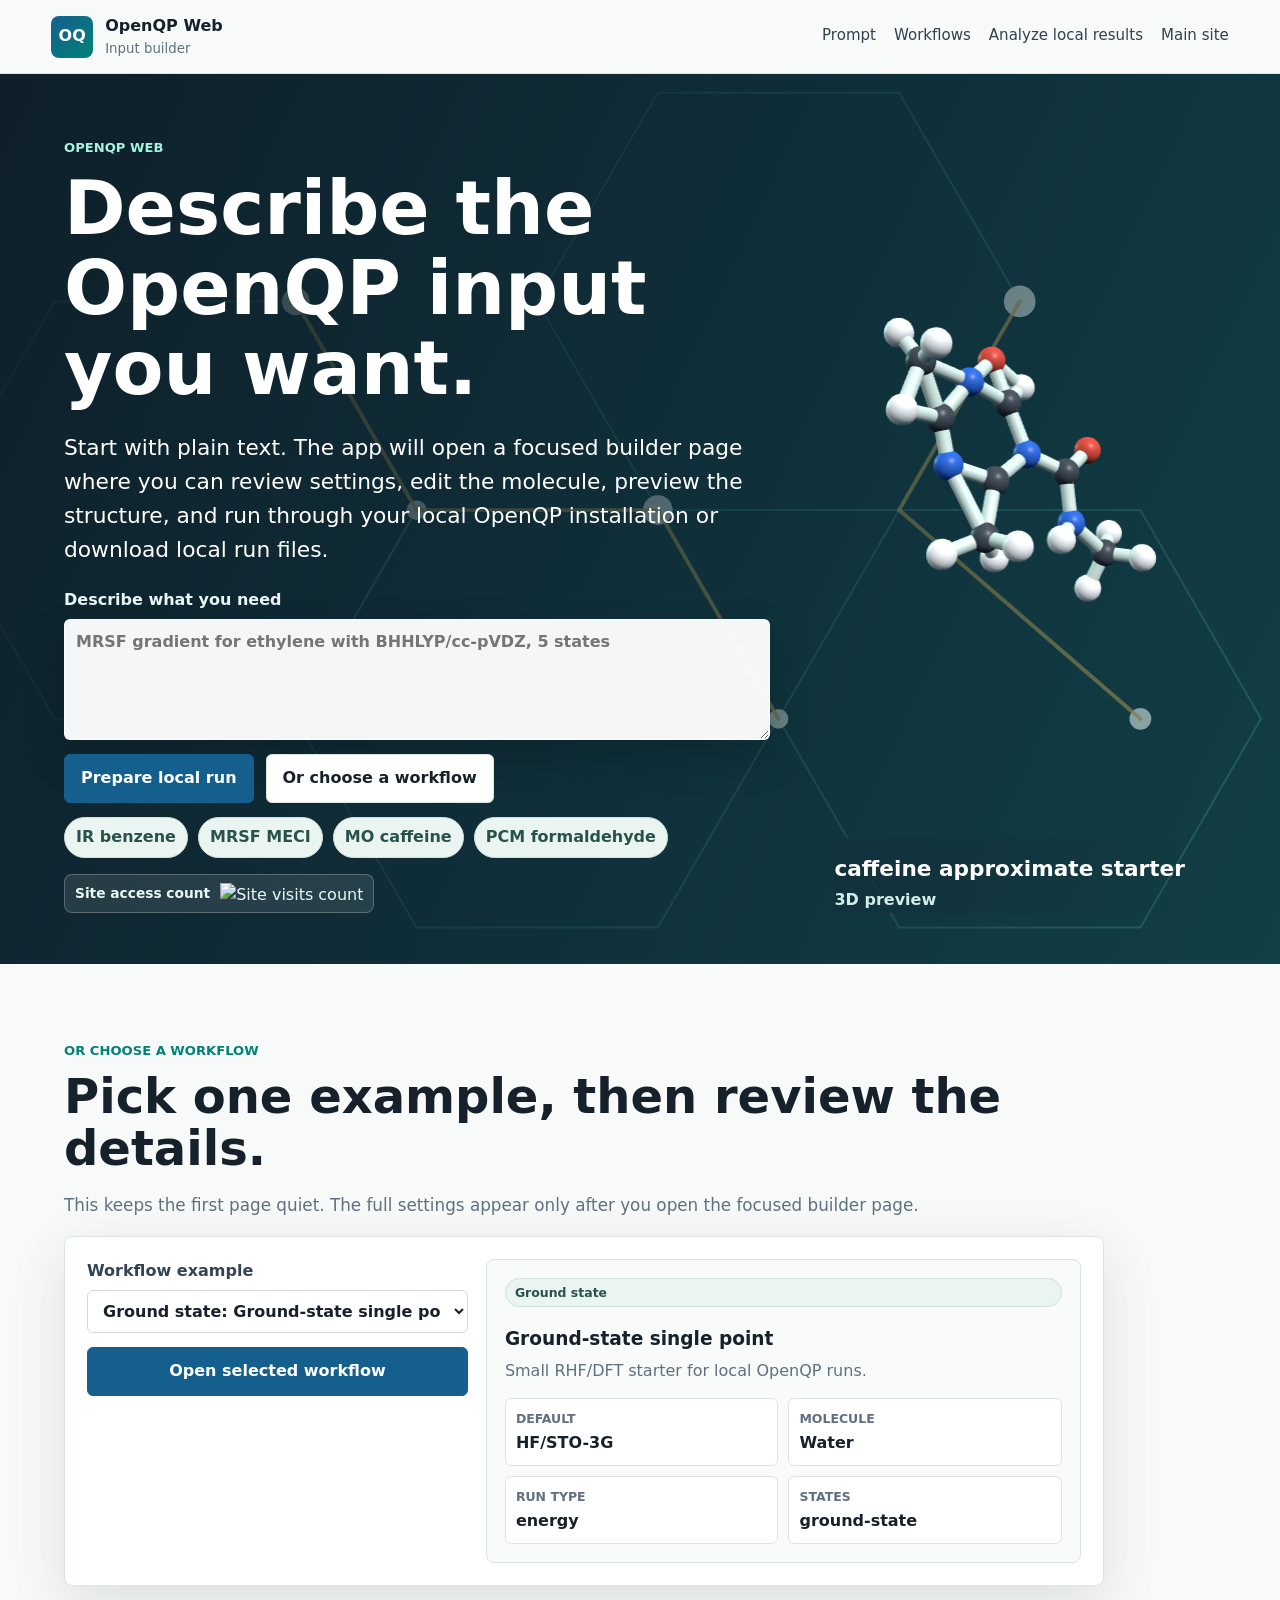
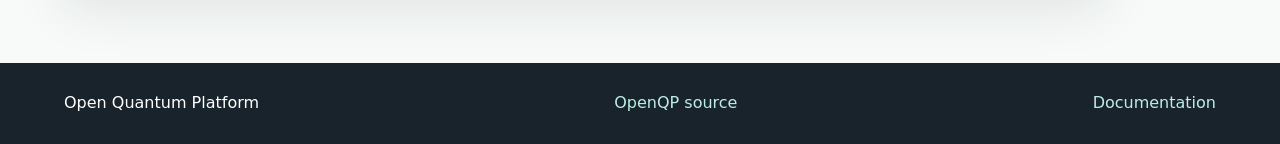
==== commit 7b9f5cbc: "Fix local run analysis geometry loading" ====
--- a/index.html
+++ b/index.html
@@ -103,6 +103,6 @@
       <a href="https://github.com/Open-Quantum-Platform/openqp">OpenQP source</a>
       <a href="https://github.com/Open-Quantum-Platform/openqp/wiki">Documentation</a>
     </footer>
-    <script type="module" src="/assets/app.js?v=20260621-analysis-viewers"></script>
+    <script type="module" src="/assets/app.js?v=20260621-local-result-merge"></script>
   </body>
 </html>
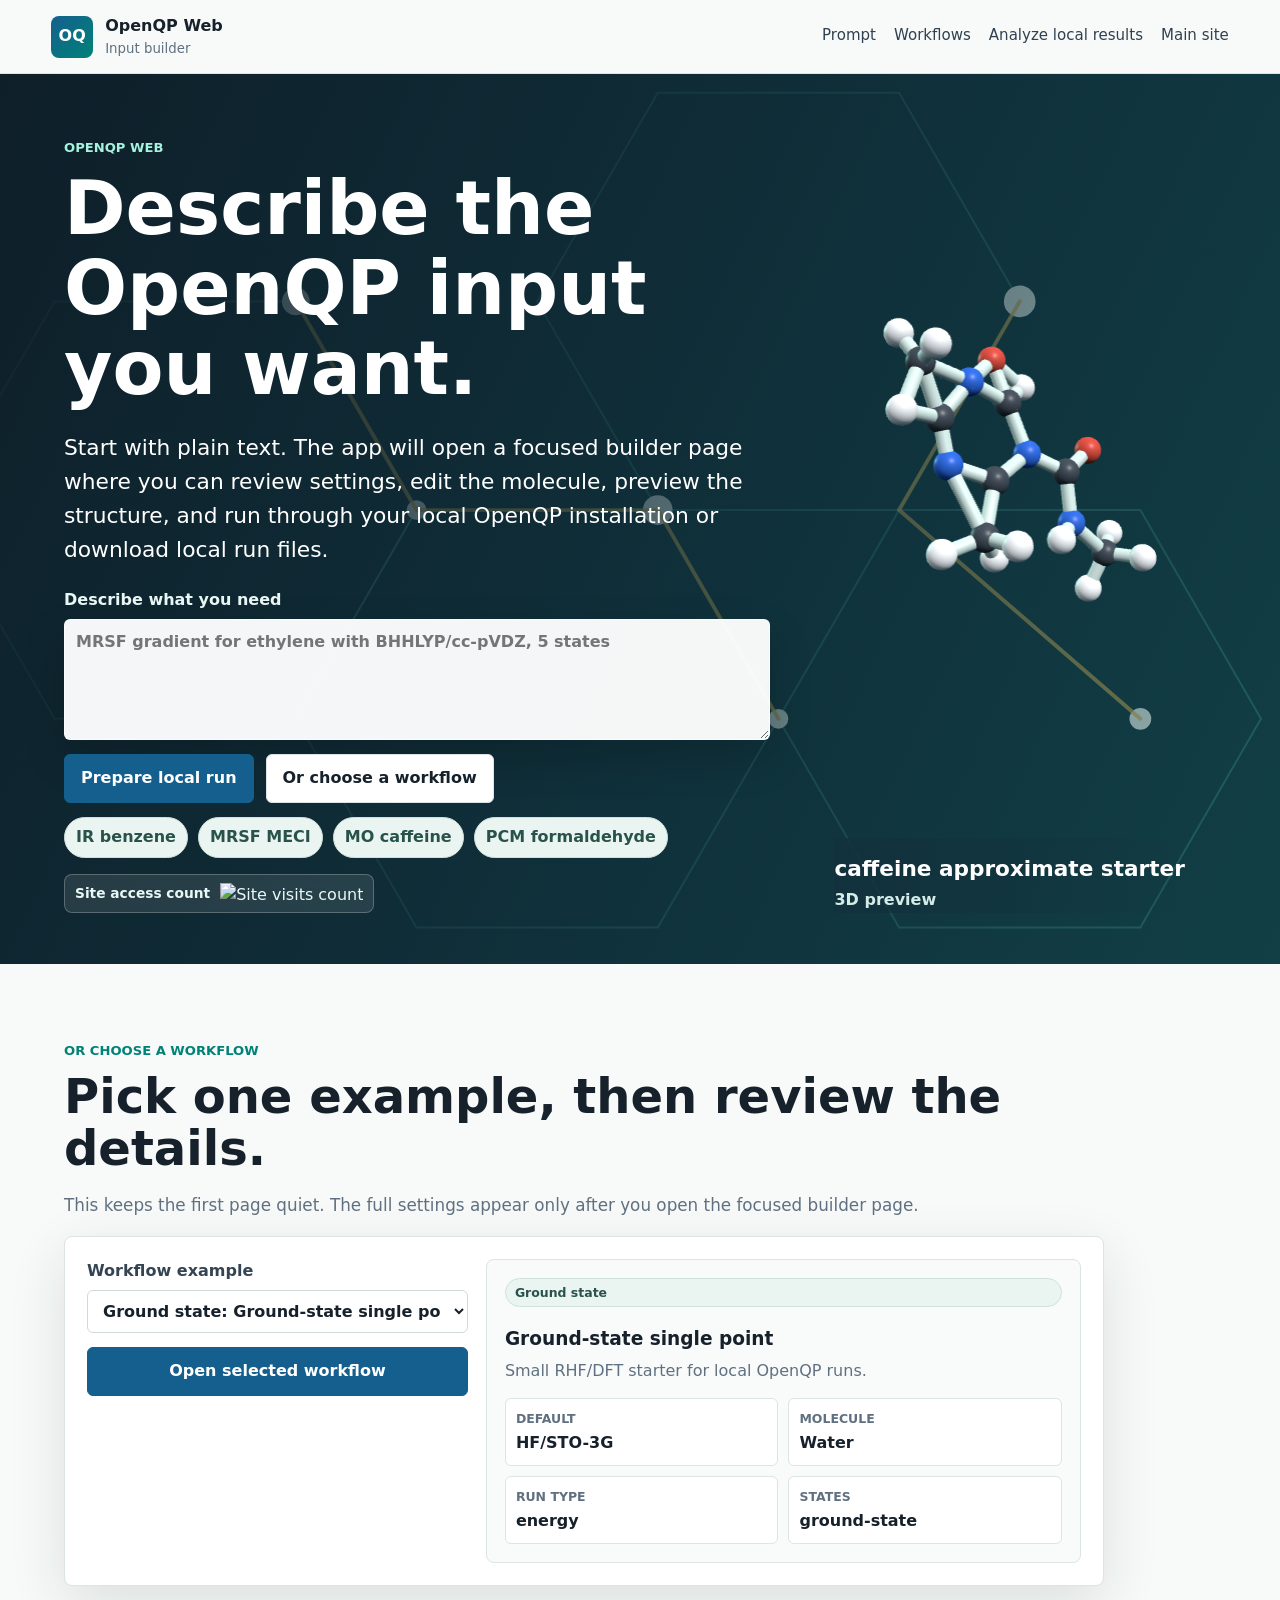
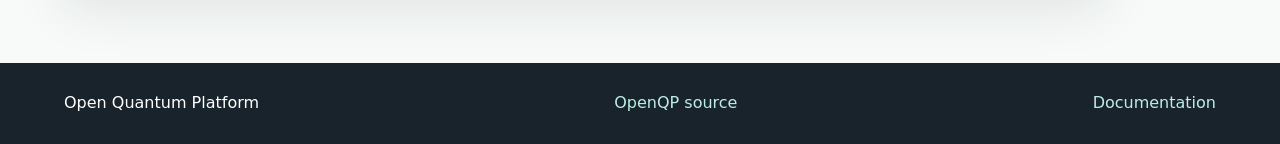
==== commit 5bceadd2: "Prefer OpenQP log files for local runs" ====
--- a/index.html
+++ b/index.html
@@ -103,6 +103,6 @@
       <a href="https://github.com/Open-Quantum-Platform/openqp">OpenQP source</a>
       <a href="https://github.com/Open-Quantum-Platform/openqp/wiki">Documentation</a>
     </footer>
-    <script type="module" src="/assets/app.js?v=20260621-local-result-merge"></script>
+    <script type="module" src="/assets/app.js?v=20260621-log-first"></script>
   </body>
 </html>
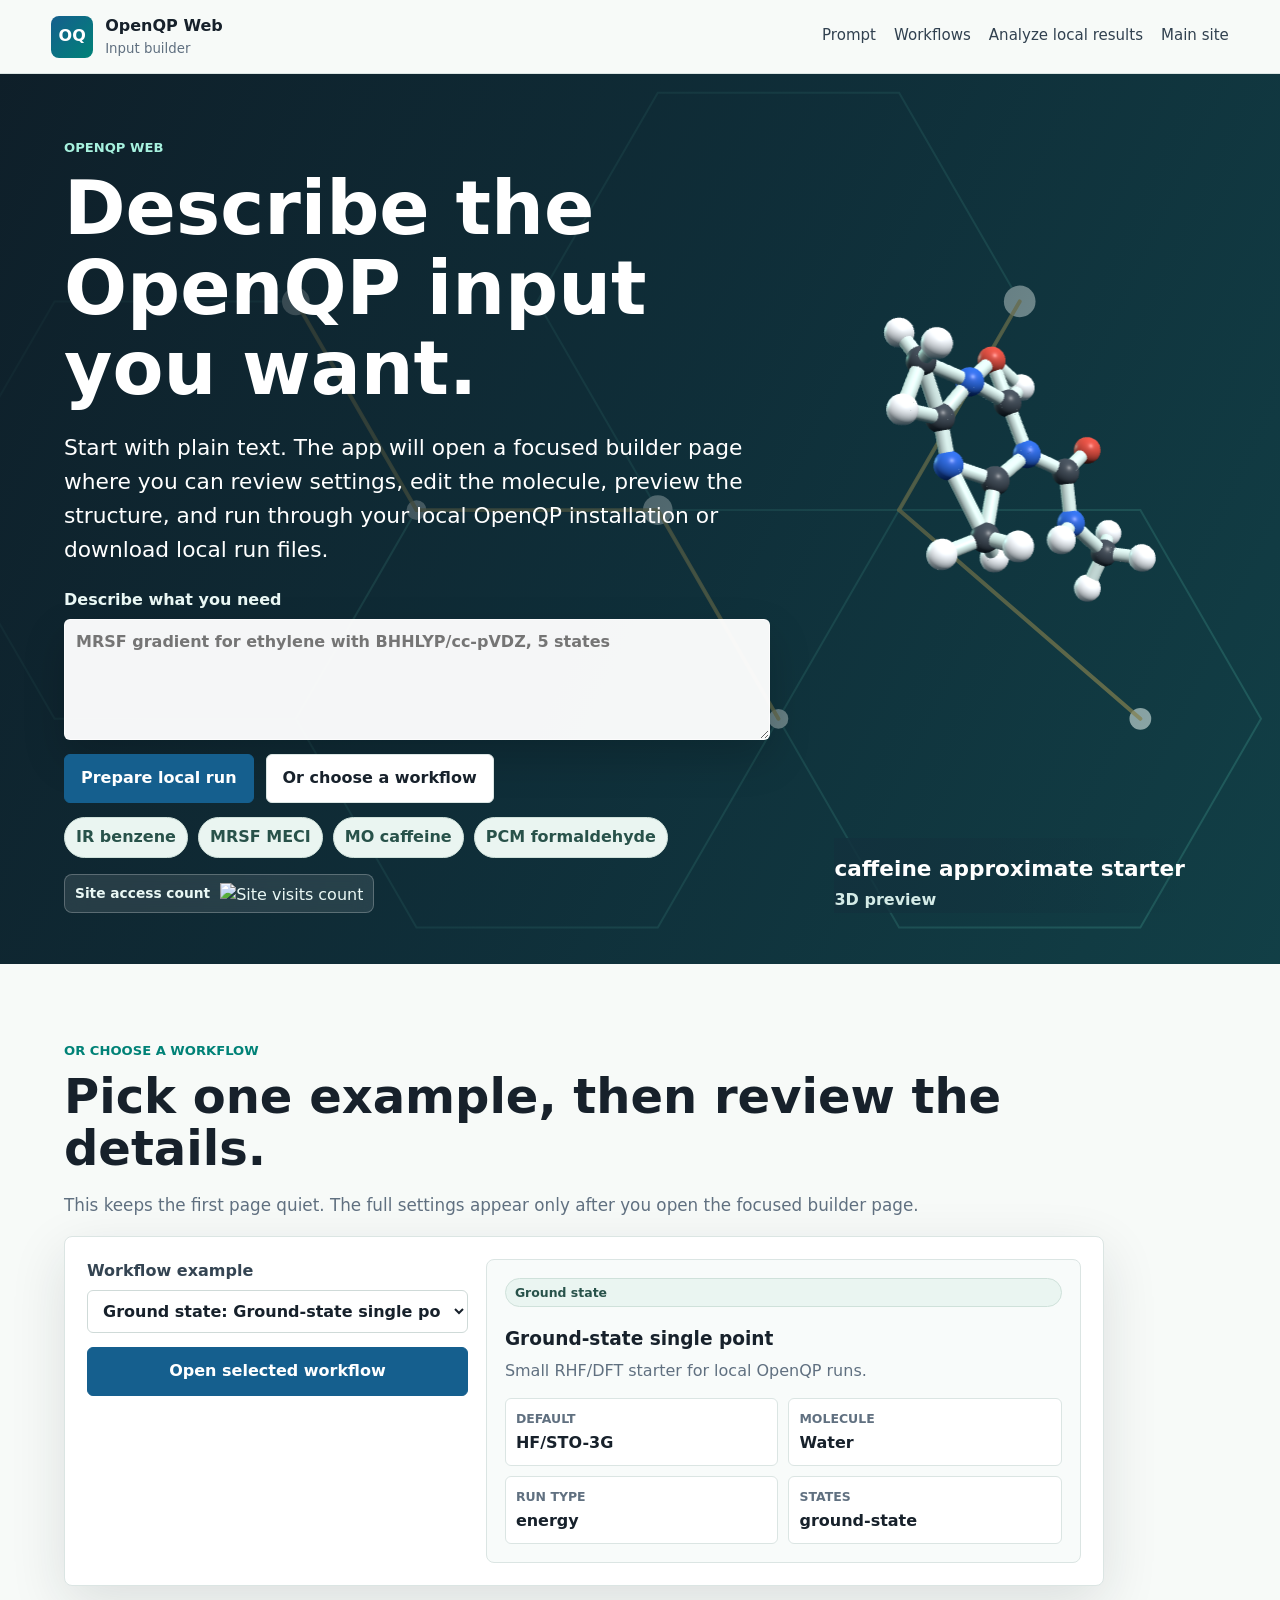
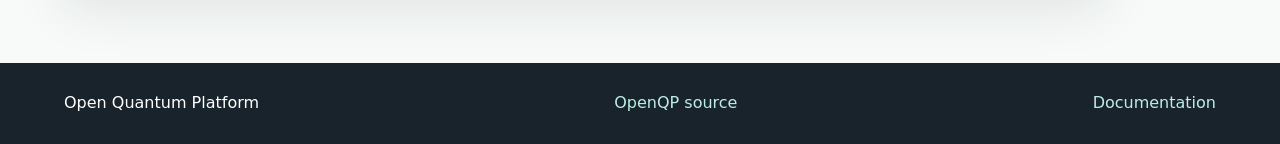
==== commit d52c393b: "Fix OpenQP workflow input compatibility" ====
--- a/index.html
+++ b/index.html
@@ -103,6 +103,6 @@
       <a href="https://github.com/Open-Quantum-Platform/openqp">OpenQP source</a>
       <a href="https://github.com/Open-Quantum-Platform/openqp/wiki">Documentation</a>
     </footer>
-    <script type="module" src="/assets/app.js?v=20260621-log-first"></script>
+    <script type="module" src="/assets/app.js?v=20260621-workflow-fixes"></script>
   </body>
 </html>
